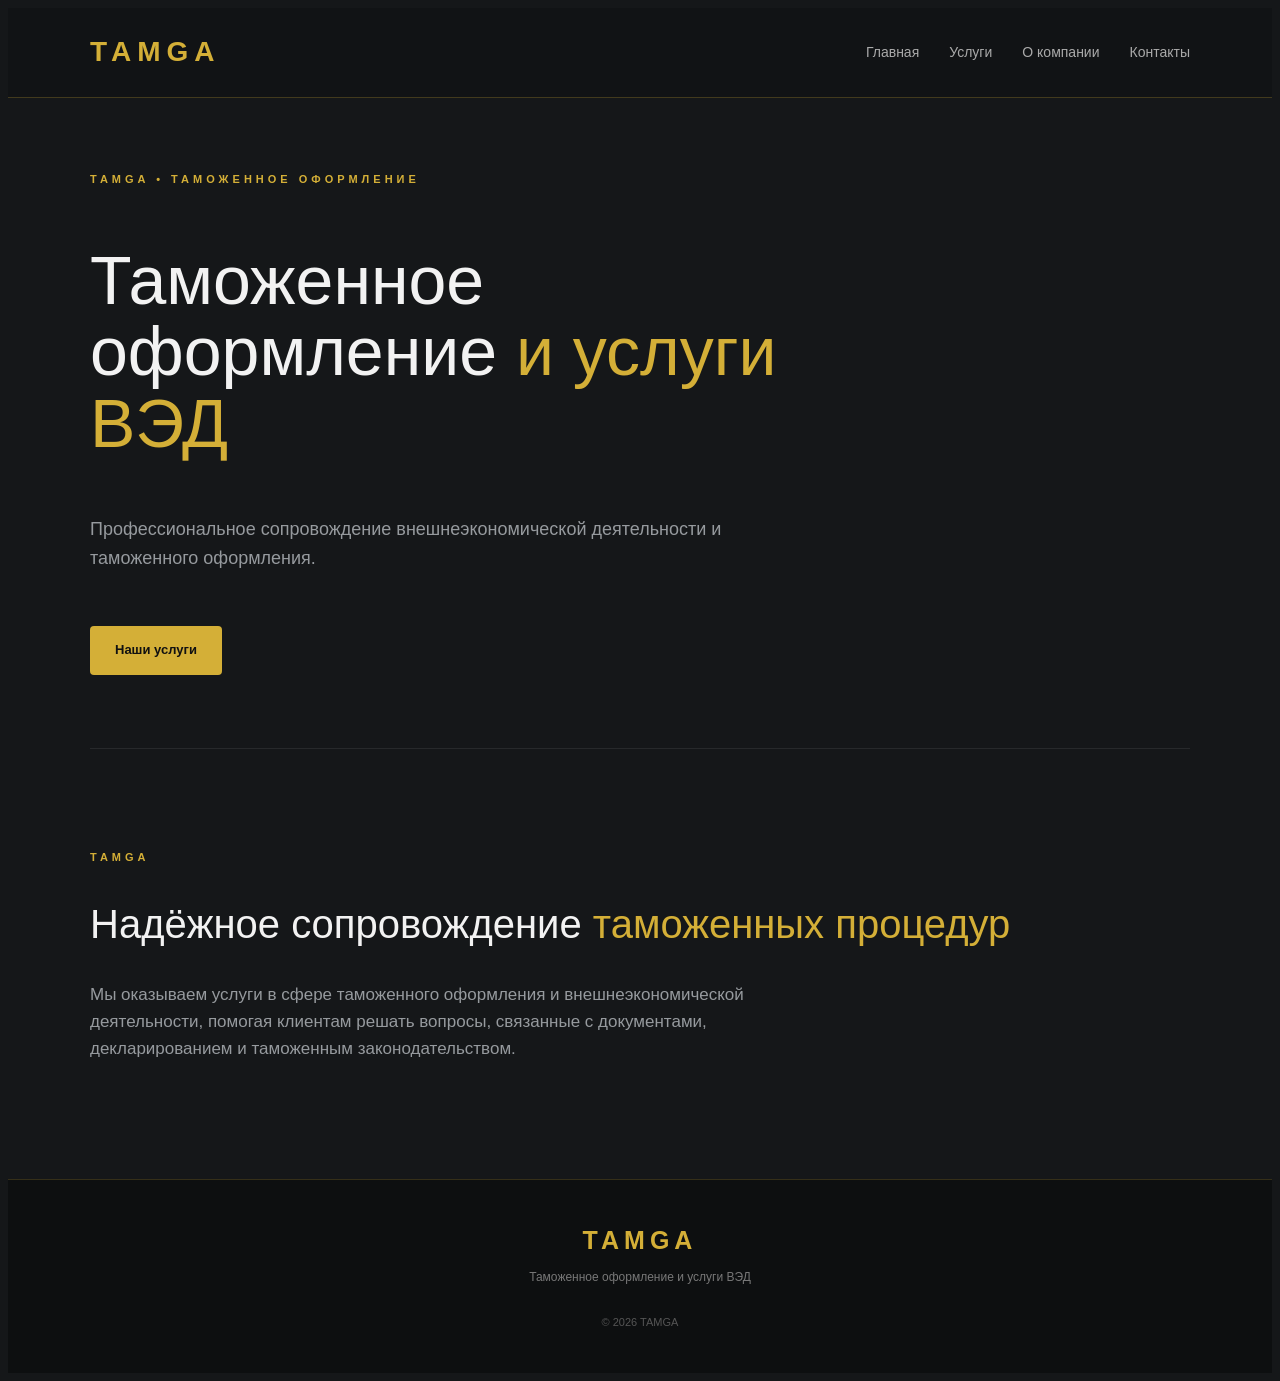
==== index.html @ bf3dd9fa "Add files via upload" ====
<!DOCTYPE html> <html lang="ru"> <head> <meta charset="UTF-8"> <meta name="viewport" content="width=device-width, initial-scale=1.0"> <title>TAMGA — Таможенное оформление</title> <link rel="stylesheet" href="style.css"> </head> <body> <header> <div class="container header-inner">
    <a href="index.html" class="logo">TAMGA</a>

    <nav>
        <a href="index.html">Главная</a>
        <a href="services.html">Услуги</a>
        <a href="about.html">О компании</a>
        <a href="contacts.html">Контакты</a>
    </nav>

</div>

</header> <main>
<section class="hero container">

    <div class="hero-content">

        <div class="label">
            TAMGA • ТАМОЖЕННОЕ ОФОРМЛЕНИЕ
        </div>

        <h1>
            Таможенное оформление
            <span>и услуги ВЭД</span>
        </h1>

        <p>
            Профессиональное сопровождение
            внешнеэкономической деятельности
            и таможенного оформления.
        </p>

        <a href="services.html" class="button">
            Наши услуги
        </a>

    </div>

</section>


<section class="intro container">

    <div class="label">
        TAMGA
    </div>

    <h2>
        Надёжное сопровождение
        <span>таможенных процедур</span>
    </h2>

    <p>
        Мы оказываем услуги в сфере таможенного оформления
        и внешнеэкономической деятельности, помогая клиентам
        решать вопросы, связанные с документами,
        декларированием и таможенным законодательством.
    </p>

</section>

</main> <footer> <div class="container"> <div class="footer-logo">TAMGA</div> <p>Таможенное оформление и услуги ВЭД</p> <small>© 2026 TAMGA</small> </div> </footer> </body> </html>
---- style.css ----
{
margin: 0;
padding: 0;
box-sizing: border-box;
}

html {
scroll-behavior: smooth;
}

body {
background: #151719;
color: #f2f2f2;
font-family: Arial, Helvetica, sans-serif;
line-height: 1.6;
}

:root {
--gold: #d4af37;
--gold-light: #f0d477;
--dark: #151719;
--card: #1d2023;
--gray: #969a9e;
--border: #303438;
}

.container {
width: 90%;
max-width: 1100px;
margin: 0 auto;
}

/* HEADER */

header {
background: #111315;
border-bottom: 1px solid rgba(212,175,55,.25);

position: sticky;
top: 0;
z-index: 100;

padding: 22px 0;


}

.header-inner {
display: flex;
align-items: center;
justify-content: space-between;
}

.logo {
color: var(--gold);
text-decoration: none;

font-size: 28px;
font-weight: bold;

letter-spacing: 6px;


}

nav {
display: flex;
gap: 30px;
}

nav a {
color: #aaa;
text-decoration: none;
font-size: 14px;

transition: .2s;


}

nav a:hover {
color: var(--gold);
}

/* HERO */

.hero {
min-height: 650px;

display: flex;
align-items: center;


}

.hero-content {
max-width: 800px;
}

.label {
color: var(--gold);

font-size: 11px;
font-weight: bold;

letter-spacing: 4px;

margin-bottom: 25px;


}

.hero h1,
.page-header h1 {
font-size: clamp(42px, 6vw, 68px);

line-height: 1.05;
font-weight: 500;


}

.hero h1 span,
.page-header h1 span {
color: var(--gold);
}

.hero p {
color: var(--gray);

font-size: 18px;

max-width: 650px;

margin-top: 30px;


}

.button {
display: inline-block;

margin-top: 35px;

padding: 14px 25px;

background: var(--gold);
color: #111;

text-decoration: none;

font-size: 13px;
font-weight: bold;

border-radius: 4px;

transition: .2s;


}

.button:hover {
background: var(--gold-light);
transform: translateY(-2px);
}

/* INTRO */

.intro {
padding: 100px 0;

border-top: 1px solid rgba(255,255,255,.08);


}

.intro h2,
.about-text h2 {
font-size: 40px;

font-weight: 500;

line-height: 1.2;


}

.intro h2 span {
color: var(--gold);
}

.intro p {
color: var(--gray);

max-width: 750px;

margin-top: 25px;

font-size: 17px;


}

/* PAGE HEADER */

.page-header {
padding: 100px 0 70px;
}

.page-header p {
color: var(--gray);

max-width: 700px;

margin-top: 25px;

font-size: 17px;


}

/* SERVICES */

.services {
padding-bottom: 110px;

display: grid;

grid-template-columns: repeat(3, 1fr);

gap: 20px;


}

.service-card {
background: var(--card);

border: 1px solid var(--border);

border-top: 3px solid var(--gold);

padding: 30px;

min-height: 300px;

transition: .25s;


}

.service-card:hover {
border-color: var(--gold);

transform: translateY(-5px);

box-shadow: 0 15px 40px rgba(0,0,0,.25);


}

.number {
color: var(--gold);

font-size: 11px;

letter-spacing: 2px;

margin-bottom: 30px;


}

.service-card h2 {
font-size: 21px;

font-weight: 500;

line-height: 1.35;

margin-bottom: 20px;


}

.service-card p {
color: var(--gray);

font-size: 14px;


}

/* ABOUT */

.about-text {
padding-bottom: 120px;

max-width: 850px;


}

.about-text h2 {
margin-bottom: 35px;
}

.about-text p {
color: var(--gray);

font-size: 17px;

margin-bottom: 22px;


}

/* CONTACTS */

.contacts {
padding-bottom: 120px;

display: grid;

grid-template-columns: repeat(3,1fr);

gap: 20px;


}

.contact-card {
background: var(--card);

border: 1px solid var(--border);

padding: 35px;

min-height: 170px;


}

.contact-card a,
.contact-card p {
color: var(--gold);

text-decoration: none;

font-size: 17px;


}

.contact-card a:hover {
color: var(--gold-light);
}

/* FOOTER */

footer {
background: #0d0f10;

border-top: 1px solid rgba(212,175,55,.2);

padding: 40px 0;

text-align: center;


}

.footer-logo {
color: var(--gold);

font-size: 25px;

font-weight: bold;

letter-spacing: 5px;


}

footer p {
color: #777;

font-size: 12px;

margin: 8px 0 20px;


}

footer small {
color: #555;

font-size: 11px;


}

/* MOBILE */

@media (max-width: 750px) {

nav {
    display: none;
}

.hero {
    min-height: 550px;
}

.hero h1,
.page-header h1 {
    font-size: 40px;
}

.intro h2,
.about-text h2 {
    font-size: 32px;
}

.services {
    grid-template-columns: 1fr;
}

.contacts {
    grid-template-columns: 1fr;
}

.page-header {
    padding-top: 70px;
}


}
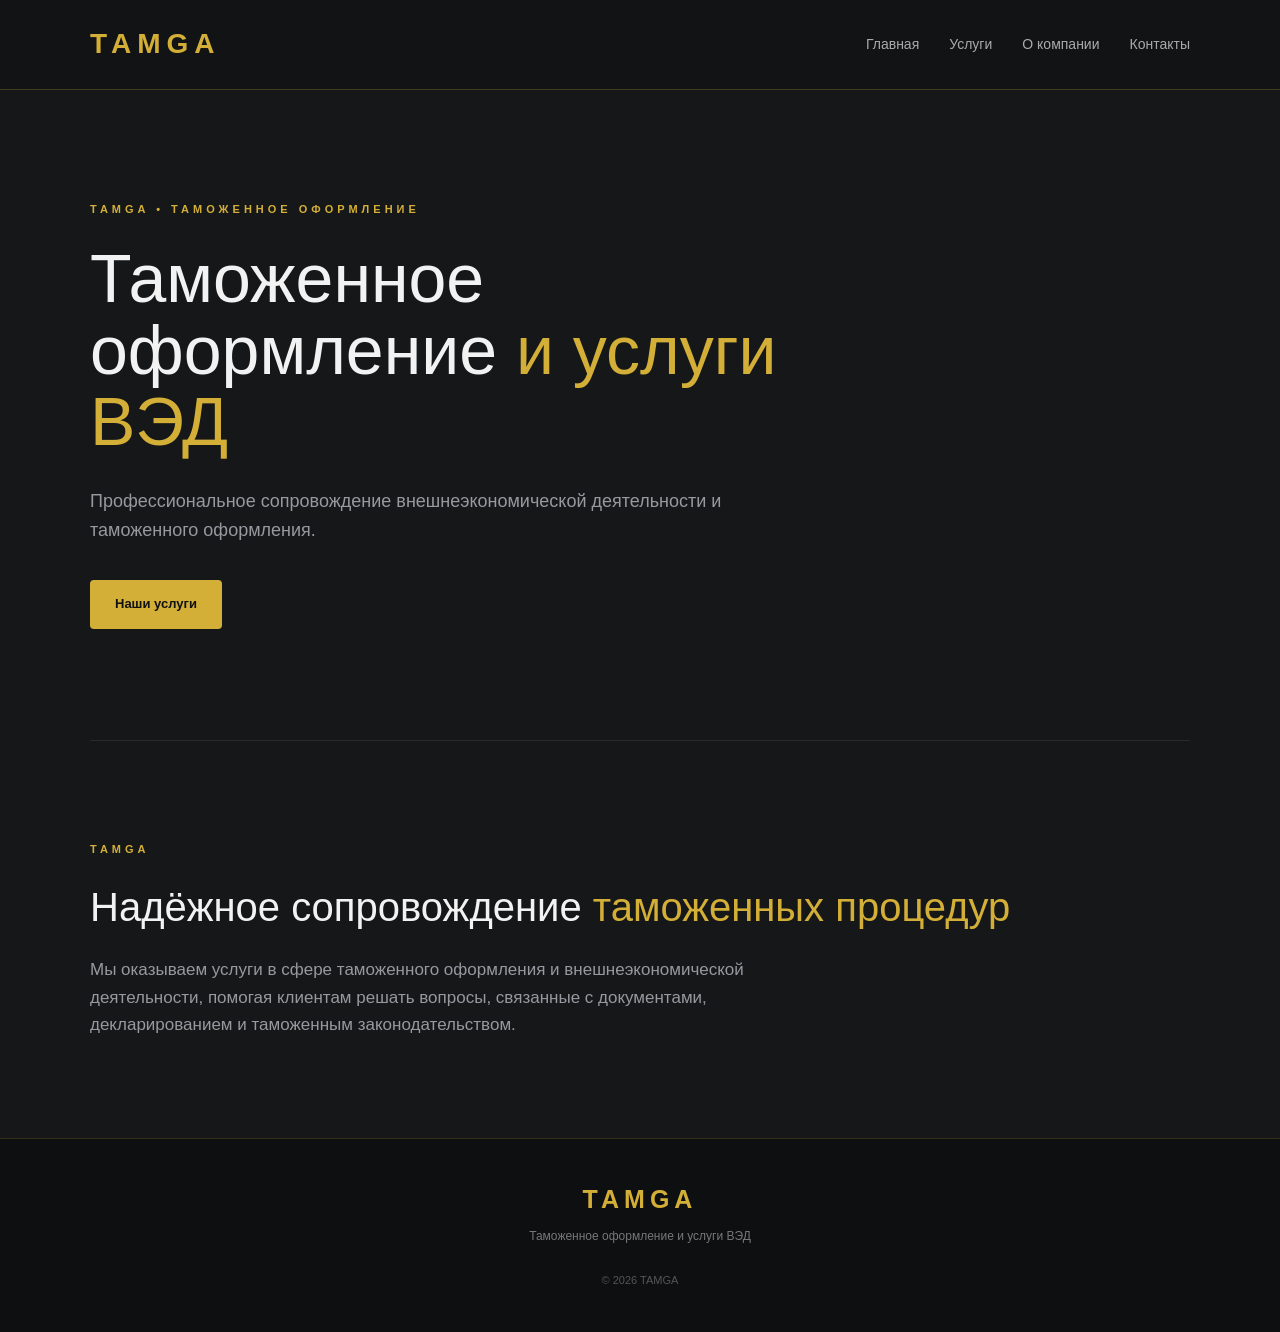
==== commit 9106d326: "Add files via upload" ====
--- a/index.html
+++ b/index.html
@@ -1,62 +1,120 @@
-<!DOCTYPE html> <html lang="ru"> <head> <meta charset="UTF-8"> <meta name="viewport" content="width=device-width, initial-scale=1.0"> <title>TAMGA — Таможенное оформление</title> <link rel="stylesheet" href="style.css"> </head> <body> <header> <div class="container header-inner">
-    <a href="index.html" class="logo">TAMGA</a>
+<!DOCTYPE html>
+<html lang="ru">
 
-    <nav>
-        <a href="index.html">Главная</a>
-        <a href="services.html">Услуги</a>
-        <a href="about.html">О компании</a>
-        <a href="contacts.html">Контакты</a>
-    </nav>
+<head>
+    <meta charset="UTF-8">
+    <meta name="viewport" content="width=device-width, initial-scale=1.0">
 
-</div>
+    <title>TAMGA — Таможенное оформление</title>
 
-</header> <main>
-<section class="hero container">
+    <link rel="stylesheet" href="style.css">
+</head>
 
-    <div class="hero-content">
+<body>
+
+<header>
+    <div class="container header-inner">
+
+        <a href="index.html" class="logo">TAMGA</a>
+
+        <!-- Мобильное меню -->
+        <button class="menu-button" id="menuButton" aria-label="Открыть меню">
+            ☰
+        </button>
+
+        <nav id="mobileNav">
+            <a href="index.html">Главная</a>
+            <a href="services.html">Услуги</a>
+            <a href="about.html">О компании</a>
+            <a href="contacts.html">Контакты</a>
+        </nav>
+
+    </div>
+</header>
+
+
+<main>
+
+    <section class="hero container">
+
+        <div class="hero-content">
+
+            <div class="label">
+                TAMGA • ТАМОЖЕННОЕ ОФОРМЛЕНИЕ
+            </div>
+
+            <h1>
+                Таможенное оформление
+                <span>и услуги ВЭД</span>
+            </h1>
+
+            <p>
+                Профессиональное сопровождение
+                внешнеэкономической деятельности
+                и таможенного оформления.
+            </p>
+
+            <a href="services.html" class="button">
+                Наши услуги
+            </a>
+
+        </div>
+
+    </section>
+
+
+    <section class="intro container">
 
         <div class="label">
-            TAMGA • ТАМОЖЕННОЕ ОФОРМЛЕНИЕ
+            TAMGA
         </div>
 
-        <h1>
-            Таможенное оформление
-            <span>и услуги ВЭД</span>
-        </h1>
+        <h2>
+            Надёжное сопровождение
+            <span>таможенных процедур</span>
+        </h2>
 
         <p>
-            Профессиональное сопровождение
-            внешнеэкономической деятельности
-            и таможенного оформления.
+            Мы оказываем услуги в сфере таможенного оформления
+            и внешнеэкономической деятельности, помогая клиентам
+            решать вопросы, связанные с документами,
+            декларированием и таможенным законодательством.
         </p>
 
-        <a href="services.html" class="button">
-            Наши услуги
-        </a>
+    </section>
+
+</main>
+
+
+<footer>
+
+    <div class="container">
+
+        <div class="footer-logo">
+            TAMGA
+        </div>
+
+        <p>
+            Таможенное оформление и услуги ВЭД
+        </p>
+
+        <small>
+            © 2026 TAMGA
+        </small>
 
     </div>
 
-</section>
+</footer>
 
 
-<section class="intro container">
+<script>
+    const menuButton = document.getElementById('menuButton');
+    const mobileNav = document.getElementById('mobileNav');
 
-    <div class="label">
-        TAMGA
-    </div>
+    menuButton.addEventListener('click', () => {
+        mobileNav.classList.toggle('active');
+    });
+</script>
 
-    <h2>
-        Надёжное сопровождение
-        <span>таможенных процедур</span>
-    </h2>
-
-    <p>
-        Мы оказываем услуги в сфере таможенного оформления
-        и внешнеэкономической деятельности, помогая клиентам
-        решать вопросы, связанные с документами,
-        декларированием и таможенным законодательством.
-    </p>
-
-</section>
-
-</main> <footer> <div class="container"> <div class="footer-logo">TAMGA</div> <p>Таможенное оформление и услуги ВЭД</p> <small>© 2026 TAMGA</small> </div> </footer> </body> </html>+</body>
+</html>
--- a/style.css
+++ b/style.css
@@ -1,438 +1,520 @@
-{
-margin: 0;
-padding: 0;
-box-sizing: border-box;
+* {
+    margin: 0;
+    padding: 0;
+    box-sizing: border-box;
 }
 
 html {
-scroll-behavior: smooth;
+    scroll-behavior: smooth;
 }
 
 body {
-background: #151719;
-color: #f2f2f2;
-font-family: Arial, Helvetica, sans-serif;
-line-height: 1.6;
+    background: #151719;
+    color: #f2f2f2;
+    font-family: Arial, Helvetica, sans-serif;
+    line-height: 1.6;
 }
 
 :root {
---gold: #d4af37;
---gold-light: #f0d477;
---dark: #151719;
---card: #1d2023;
---gray: #969a9e;
---border: #303438;
+    --gold: #d4af37;
+    --gold-light: #f0d477;
+    --dark: #151719;
+    --card: #1d2023;
+    --gray: #969a9e;
+    --border: #303438;
 }
 
 .container {
-width: 90%;
-max-width: 1100px;
-margin: 0 auto;
-}
-
-/* HEADER */
+    width: 90%;
+    max-width: 1100px;
+    margin: 0 auto;
+}
+
+
+/* =========================
+   HEADER
+========================= */
 
 header {
-background: #111315;
-border-bottom: 1px solid rgba(212,175,55,.25);
-
-position: sticky;
-top: 0;
-z-index: 100;
-
-padding: 22px 0;
-
-
+    background: #111315;
+    border-bottom: 1px solid rgba(212, 175, 55, .25);
+
+    position: sticky;
+    top: 0;
+    z-index: 100;
+
+    padding: 22px 0;
 }
 
 .header-inner {
-display: flex;
-align-items: center;
-justify-content: space-between;
+    display: flex;
+    align-items: center;
+    justify-content: space-between;
 }
 
 .logo {
-color: var(--gold);
-text-decoration: none;
-
-font-size: 28px;
-font-weight: bold;
-
-letter-spacing: 6px;
-
-
+    color: var(--gold);
+    text-decoration: none;
+
+    font-size: 28px;
+    font-weight: bold;
+
+    letter-spacing: 6px;
 }
 
 nav {
-display: flex;
-gap: 30px;
+    display: flex;
+    gap: 30px;
 }
 
 nav a {
-color: #aaa;
-text-decoration: none;
-font-size: 14px;
-
-transition: .2s;
-
-
+    color: #aaa;
+    text-decoration: none;
+    font-size: 14px;
+
+    transition: .2s;
 }
 
 nav a:hover {
-color: var(--gold);
-}
-
-/* HERO */
+    color: var(--gold);
+}
+
+
+/* =========================
+   MOBILE MENU BUTTON
+========================= */
+
+.menu-button {
+    display: none;
+
+    background: transparent;
+    border: none;
+
+    color: var(--gold);
+
+    font-size: 30px;
+    line-height: 1;
+
+    cursor: pointer;
+
+    padding: 5px;
+}
+
+.menu-button:hover {
+    color: var(--gold-light);
+}
+
+
+/* =========================
+   HERO
+========================= */
 
 .hero {
-min-height: 650px;
-
-display: flex;
-align-items: center;
-
-
+    min-height: 650px;
+
+    display: flex;
+    align-items: center;
 }
 
 .hero-content {
-max-width: 800px;
+    max-width: 800px;
 }
 
 .label {
-color: var(--gold);
-
-font-size: 11px;
-font-weight: bold;
-
-letter-spacing: 4px;
-
-margin-bottom: 25px;
-
-
+    color: var(--gold);
+
+    font-size: 11px;
+    font-weight: bold;
+
+    letter-spacing: 4px;
+
+    margin-bottom: 25px;
 }
 
 .hero h1,
 .page-header h1 {
-font-size: clamp(42px, 6vw, 68px);
-
-line-height: 1.05;
-font-weight: 500;
-
-
+    font-size: clamp(42px, 6vw, 68px);
+
+    line-height: 1.05;
+    font-weight: 500;
 }
 
 .hero h1 span,
 .page-header h1 span {
-color: var(--gold);
+    color: var(--gold);
 }
 
 .hero p {
-color: var(--gray);
-
-font-size: 18px;
-
-max-width: 650px;
-
-margin-top: 30px;
-
-
+    color: var(--gray);
+
+    font-size: 18px;
+
+    max-width: 650px;
+
+    margin-top: 30px;
 }
 
 .button {
-display: inline-block;
-
-margin-top: 35px;
-
-padding: 14px 25px;
-
-background: var(--gold);
-color: #111;
-
-text-decoration: none;
-
-font-size: 13px;
-font-weight: bold;
-
-border-radius: 4px;
-
-transition: .2s;
-
-
+    display: inline-block;
+
+    margin-top: 35px;
+
+    padding: 14px 25px;
+
+    background: var(--gold);
+    color: #111;
+
+    text-decoration: none;
+
+    font-size: 13px;
+    font-weight: bold;
+
+    border-radius: 4px;
+
+    transition: .2s;
 }
 
 .button:hover {
-background: var(--gold-light);
-transform: translateY(-2px);
-}
-
-/* INTRO */
+    background: var(--gold-light);
+    transform: translateY(-2px);
+}
+
+
+/* =========================
+   INTRO
+========================= */
 
 .intro {
-padding: 100px 0;
-
-border-top: 1px solid rgba(255,255,255,.08);
-
-
+    padding: 100px 0;
+
+    border-top: 1px solid rgba(255, 255, 255, .08);
 }
 
 .intro h2,
 .about-text h2 {
-font-size: 40px;
-
-font-weight: 500;
-
-line-height: 1.2;
-
-
+    font-size: 40px;
+
+    font-weight: 500;
+
+    line-height: 1.2;
 }
 
 .intro h2 span {
-color: var(--gold);
+    color: var(--gold);
 }
 
 .intro p {
-color: var(--gray);
-
-max-width: 750px;
-
-margin-top: 25px;
-
-font-size: 17px;
-
-
-}
-
-/* PAGE HEADER */
+    color: var(--gray);
+
+    max-width: 750px;
+
+    margin-top: 25px;
+
+    font-size: 17px;
+}
+
+
+/* =========================
+   PAGE HEADER
+========================= */
 
 .page-header {
-padding: 100px 0 70px;
+    padding: 100px 0 70px;
 }
 
 .page-header p {
-color: var(--gray);
-
-max-width: 700px;
-
-margin-top: 25px;
-
-font-size: 17px;
-
-
-}
-
-/* SERVICES */
+    color: var(--gray);
+
+    max-width: 700px;
+
+    margin-top: 25px;
+
+    font-size: 17px;
+}
+
+
+/* =========================
+   SERVICES
+========================= */
 
 .services {
-padding-bottom: 110px;
-
-display: grid;
-
-grid-template-columns: repeat(3, 1fr);
-
-gap: 20px;
-
-
+    padding-bottom: 110px;
+
+    display: grid;
+
+    grid-template-columns: repeat(3, 1fr);
+
+    gap: 20px;
 }
 
 .service-card {
-background: var(--card);
-
-border: 1px solid var(--border);
-
-border-top: 3px solid var(--gold);
-
-padding: 30px;
-
-min-height: 300px;
-
-transition: .25s;
-
-
+    background: var(--card);
+
+    border: 1px solid var(--border);
+
+    border-top: 3px solid var(--gold);
+
+    padding: 30px;
+
+    min-height: 300px;
+
+    transition: .25s;
 }
 
 .service-card:hover {
-border-color: var(--gold);
-
-transform: translateY(-5px);
-
-box-shadow: 0 15px 40px rgba(0,0,0,.25);
-
-
+    border-color: var(--gold);
+
+    transform: translateY(-5px);
+
+    box-shadow: 0 15px 40px rgba(0, 0, 0, .25);
 }
 
 .number {
-color: var(--gold);
-
-font-size: 11px;
-
-letter-spacing: 2px;
-
-margin-bottom: 30px;
-
-
+    color: var(--gold);
+
+    font-size: 11px;
+
+    letter-spacing: 2px;
+
+    margin-bottom: 30px;
 }
 
 .service-card h2 {
-font-size: 21px;
-
-font-weight: 500;
-
-line-height: 1.35;
-
-margin-bottom: 20px;
-
-
+    font-size: 21px;
+
+    font-weight: 500;
+
+    line-height: 1.35;
+
+    margin-bottom: 20px;
 }
 
 .service-card p {
-color: var(--gray);
-
-font-size: 14px;
-
-
-}
-
-/* ABOUT */
+    color: var(--gray);
+
+    font-size: 14px;
+}
+
+
+/* =========================
+   ABOUT
+========================= */
 
 .about-text {
-padding-bottom: 120px;
-
-max-width: 850px;
-
-
+    padding-bottom: 120px;
+
+    max-width: 850px;
 }
 
 .about-text h2 {
-margin-bottom: 35px;
+    margin-bottom: 35px;
 }
 
 .about-text p {
-color: var(--gray);
-
-font-size: 17px;
-
-margin-bottom: 22px;
-
-
-}
-
-/* CONTACTS */
+    color: var(--gray);
+
+    font-size: 17px;
+
+    margin-bottom: 22px;
+}
+
+
+/* =========================
+   CONTACTS
+========================= */
 
 .contacts {
-padding-bottom: 120px;
-
-display: grid;
-
-grid-template-columns: repeat(3,1fr);
-
-gap: 20px;
-
-
+    padding-bottom: 120px;
+
+    display: grid;
+
+    grid-template-columns: repeat(3, 1fr);
+
+    gap: 20px;
 }
 
 .contact-card {
-background: var(--card);
-
-border: 1px solid var(--border);
-
-padding: 35px;
-
-min-height: 170px;
-
-
+    background: var(--card);
+
+    border: 1px solid var(--border);
+
+    padding: 35px;
+
+    min-height: 170px;
 }
 
 .contact-card a,
 .contact-card p {
-color: var(--gold);
-
-text-decoration: none;
-
-font-size: 17px;
-
-
+    color: var(--gold);
+
+    text-decoration: none;
+
+    font-size: 17px;
 }
 
 .contact-card a:hover {
-color: var(--gold-light);
-}
-
-/* FOOTER */
+    color: var(--gold-light);
+}
+
+
+/* =========================
+   FOOTER
+========================= */
 
 footer {
-background: #0d0f10;
-
-border-top: 1px solid rgba(212,175,55,.2);
-
-padding: 40px 0;
-
-text-align: center;
-
-
+    background: #0d0f10;
+
+    border-top: 1px solid rgba(212, 175, 55, .2);
+
+    padding: 40px 0;
+
+    text-align: center;
 }
 
 .footer-logo {
-color: var(--gold);
-
-font-size: 25px;
-
-font-weight: bold;
-
-letter-spacing: 5px;
-
-
+    color: var(--gold);
+
+    font-size: 25px;
+
+    font-weight: bold;
+
+    letter-spacing: 5px;
 }
 
 footer p {
-color: #777;
-
-font-size: 12px;
-
-margin: 8px 0 20px;
-
-
+    color: #777;
+
+    font-size: 12px;
+
+    margin: 8px 0 20px;
 }
 
 footer small {
-color: #555;
-
-font-size: 11px;
-
-
-}
-
-/* MOBILE */
+    color: #555;
+
+    font-size: 11px;
+}
+
+
+/* =========================
+   MOBILE
+========================= */
 
 @media (max-width: 750px) {
 
-nav {
-    display: none;
-}
-
-.hero {
-    min-height: 550px;
-}
-
-.hero h1,
-.page-header h1 {
-    font-size: 40px;
-}
-
-.intro h2,
-.about-text h2 {
-    font-size: 32px;
-}
-
-.services {
-    grid-template-columns: 1fr;
-}
-
-.contacts {
-    grid-template-columns: 1fr;
-}
-
-.page-header {
-    padding-top: 70px;
-}
-
-
-}+    header {
+        padding: 18px 0;
+    }
+
+    .logo {
+        font-size: 24px;
+        letter-spacing: 5px;
+    }
+
+    /* Показываем кнопку */
+
+    .menu-button {
+        display: block;
+    }
+
+    /* Прячем обычное меню */
+
+    nav {
+        display: none;
+
+        position: absolute;
+
+        top: 100%;
+        left: 0;
+        right: 0;
+
+        background: #111315;
+
+        border-top: 1px solid rgba(212, 175, 55, .25);
+        border-bottom: 1px solid rgba(212, 175, 55, .25);
+
+        flex-direction: column;
+
+        gap: 0;
+
+        padding: 10px 0;
+    }
+
+    /* Открытое меню */
+
+    nav.active {
+        display: flex;
+    }
+
+    nav a {
+        display: block;
+
+        padding: 14px 5%;
+
+        font-size: 15px;
+    }
+
+    nav a:hover {
+        background: rgba(212, 175, 55, .08);
+    }
+
+
+    /* HERO */
+
+    .hero {
+        min-height: 550px;
+    }
+
+    .hero h1,
+    .page-header h1 {
+        font-size: 40px;
+    }
+
+    .hero p {
+        font-size: 16px;
+    }
+
+
+    /* INTRO */
+
+    .intro h2,
+    .about-text h2 {
+        font-size: 32px;
+    }
+
+
+    /* SERVICES */
+
+    .services {
+        grid-template-columns: 1fr;
+    }
+
+
+    /* CONTACTS */
+
+    .contacts {
+        grid-template-columns: 1fr;
+    }
+
+
+    /* PAGE HEADER */
+
+    .page-header {
+        padding-top: 70px;
+    }
+
+    .page-header p {
+        font-size: 16px;
+    }
+
+
+    /* ABOUT */
+
+    .about-text {
+        padding-bottom: 80px;
+    }
+
+    .about-text p {
+        font-size: 16px;
+    }
+}
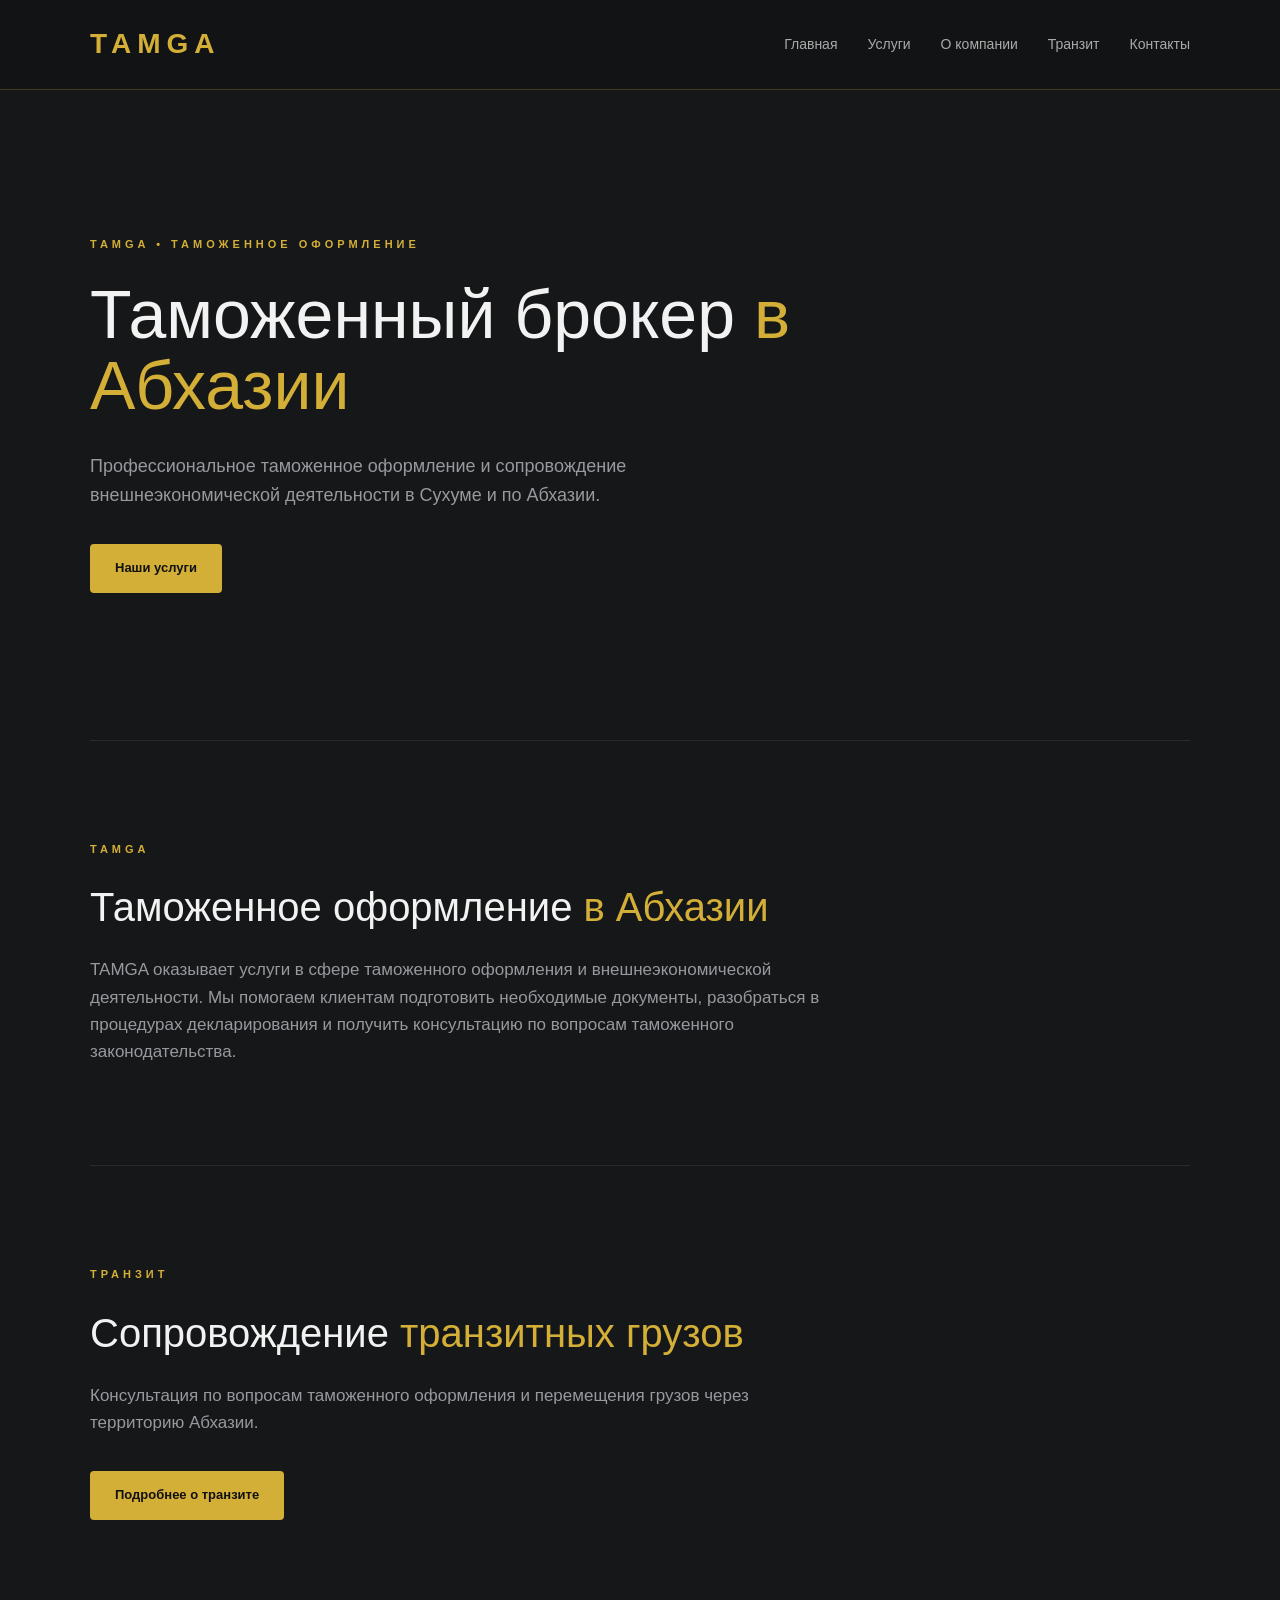
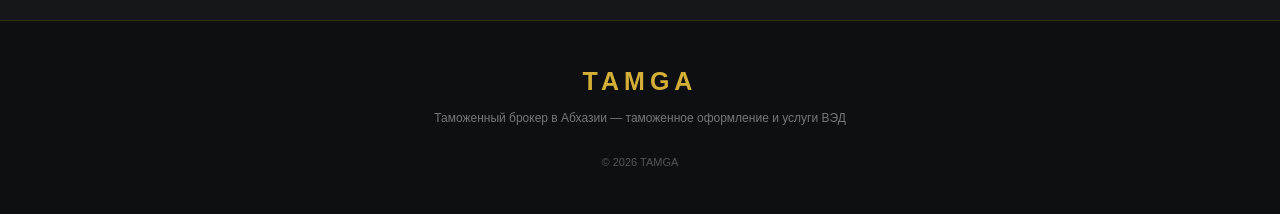
==== commit f95ed17c: "Add files via upload" ====
--- a/index.html
+++ b/index.html
@@ -5,7 +5,9 @@
     <meta charset="UTF-8">
     <meta name="viewport" content="width=device-width, initial-scale=1.0">
 
-    <title>TAMGA — Таможенное оформление</title>
+    <title>TAMGA — таможенный брокер в Абхазии | Таможенное оформление</title>
+
+    <meta name="description" content="TAMGA — таможенный брокер в Абхазии. Таможенное оформление товаров, подготовка документов и сопровождение внешнеэкономической деятельности в Сухуме и по Абхазии.">
 
     <link rel="stylesheet" href="style.css">
 </head>
@@ -17,7 +19,6 @@
 
         <a href="index.html" class="logo">TAMGA</a>
 
-        <!-- Мобильное меню -->
         <button class="menu-button" id="menuButton" aria-label="Открыть меню">
             ☰
         </button>
@@ -26,6 +27,7 @@
             <a href="index.html">Главная</a>
             <a href="services.html">Услуги</a>
             <a href="about.html">О компании</a>
+            <a href="transit.html">Транзит</a>
             <a href="contacts.html">Контакты</a>
         </nav>
 
@@ -35,53 +37,78 @@
 
 <main>
 
-    <section class="hero container">
+<section class="hero container">
 
-        <div class="hero-content">
+    <div class="hero-content">
 
-            <div class="label">
-                TAMGA • ТАМОЖЕННОЕ ОФОРМЛЕНИЕ
-            </div>
-
-            <h1>
-                Таможенное оформление
-                <span>и услуги ВЭД</span>
-            </h1>
-
-            <p>
-                Профессиональное сопровождение
-                внешнеэкономической деятельности
-                и таможенного оформления.
-            </p>
-
-            <a href="services.html" class="button">
-                Наши услуги
-            </a>
-
+        <div class="label">
+            TAMGA • ТАМОЖЕННОЕ ОФОРМЛЕНИЕ
         </div>
 
-    </section>
+        <h1>
+            Таможенный брокер
+            <span>в Абхазии</span>
+        </h1>
+
+        <p>
+            Профессиональное таможенное оформление
+            и сопровождение внешнеэкономической
+            деятельности в Сухуме и по Абхазии.
+        </p>
+
+        <a href="services.html" class="button">
+            Наши услуги
+        </a>
+
+    </div>
+
+</section>
 
 
-    <section class="intro container">
+<section class="intro container">
 
-        <div class="label">
-            TAMGA
-        </div>
+    <div class="label">
+        TAMGA
+    </div>
 
-        <h2>
-            Надёжное сопровождение
-            <span>таможенных процедур</span>
-        </h2>
+    <h2>
+        Таможенное оформление
+        <span>в Абхазии</span>
+    </h2>
 
-        <p>
-            Мы оказываем услуги в сфере таможенного оформления
-            и внешнеэкономической деятельности, помогая клиентам
-            решать вопросы, связанные с документами,
-            декларированием и таможенным законодательством.
-        </p>
+    <p>
+        TAMGA оказывает услуги в сфере таможенного
+        оформления и внешнеэкономической деятельности.
+        Мы помогаем клиентам подготовить необходимые
+        документы, разобраться в процедурах декларирования
+        и получить консультацию по вопросам таможенного
+        законодательства.
+    </p>
 
-    </section>
+</section>
+
+
+<section class="intro container">
+
+    <div class="label">
+        ТРАНЗИТ
+    </div>
+
+    <h2>
+        Сопровождение
+        <span>транзитных грузов</span>
+    </h2>
+
+    <p>
+        Консультация по вопросам таможенного оформления
+        и перемещения грузов через территорию Абхазии.
+    </p>
+
+    <a href="transit.html" class="button">
+        Подробнее о транзите
+    </a>
+
+</section>
 
 </main>
 
@@ -95,7 +122,8 @@
         </div>
 
         <p>
-            Таможенное оформление и услуги ВЭД
+            Таможенный брокер в Абхазии —
+            таможенное оформление и услуги ВЭД
         </p>
 
         <small>
@@ -107,14 +135,7 @@
 </footer>
 
 
-<script>
-    const menuButton = document.getElementById('menuButton');
-    const mobileNav = document.getElementById('mobileNav');
-
-    menuButton.addEventListener('click', () => {
-        mobileNav.classList.toggle('active');
-    });
-</script>
+<script src="script.js"></script>
 
 </body>
 </html>
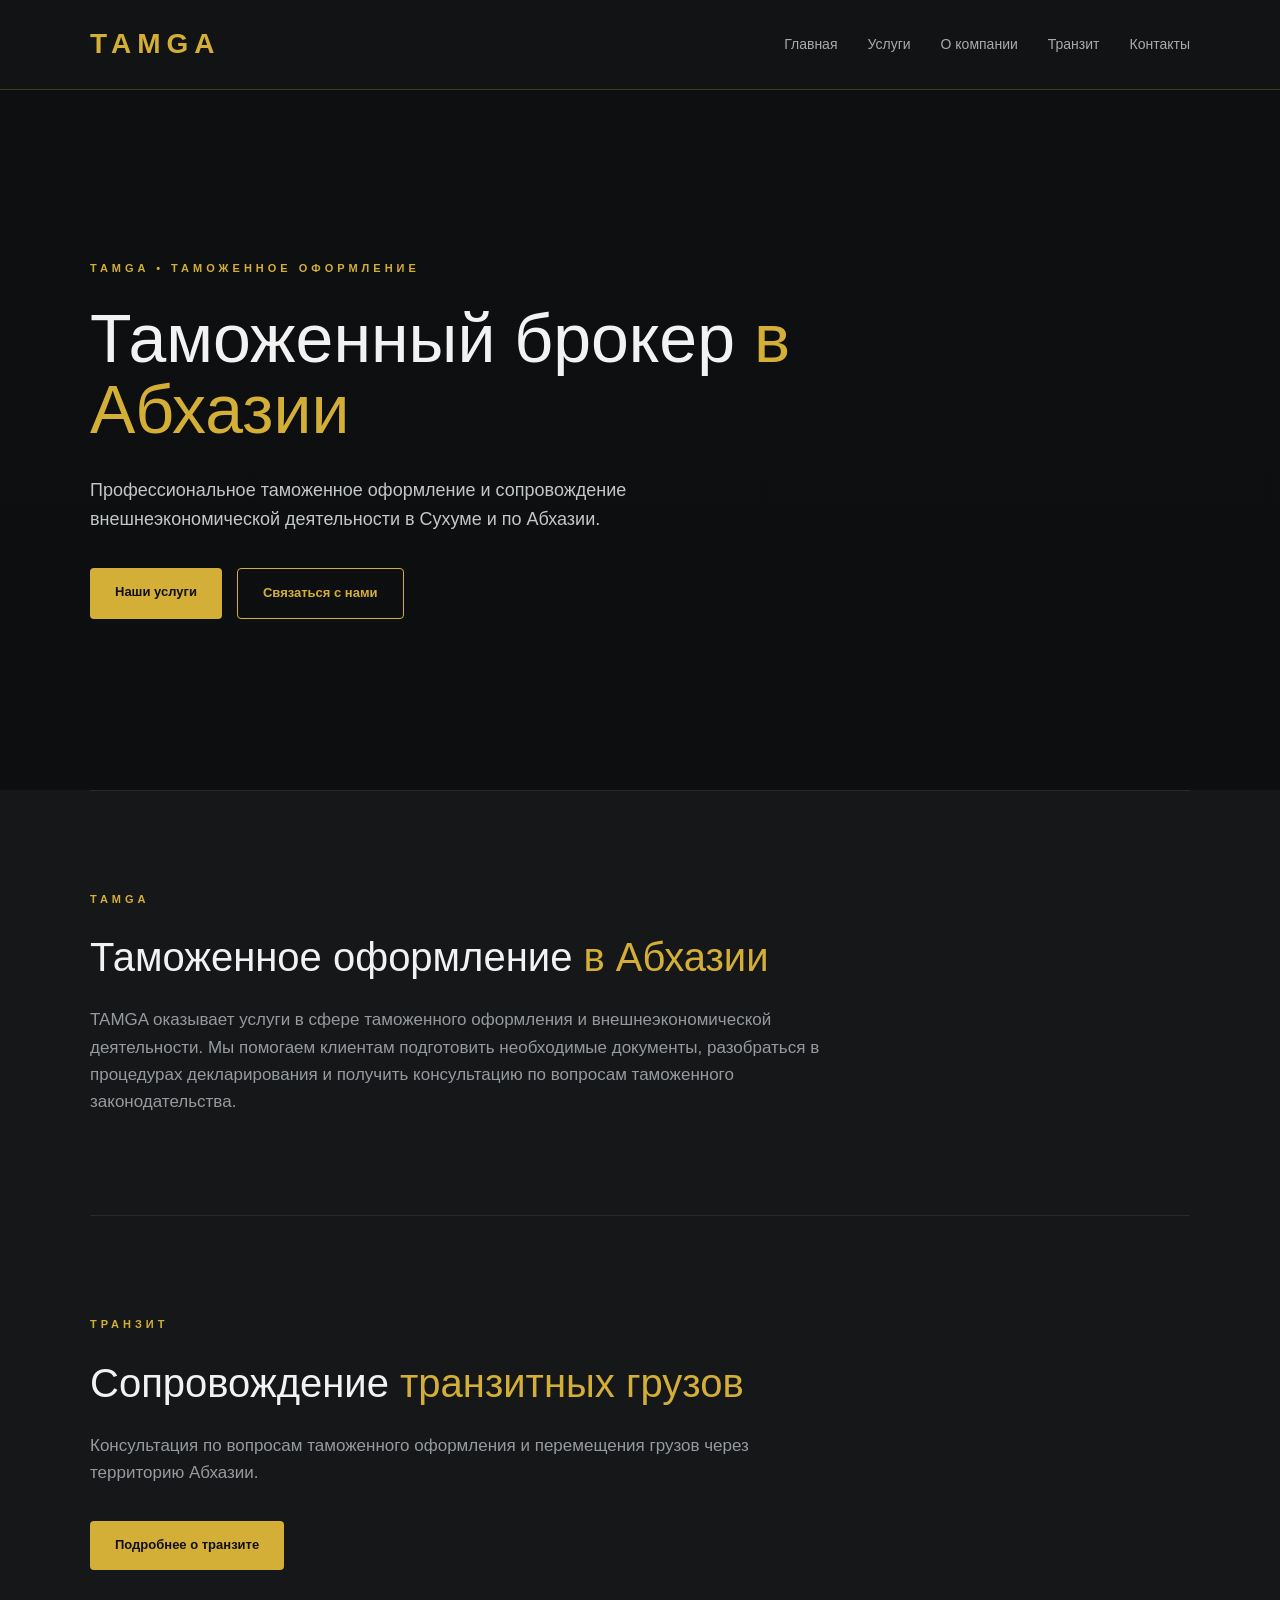
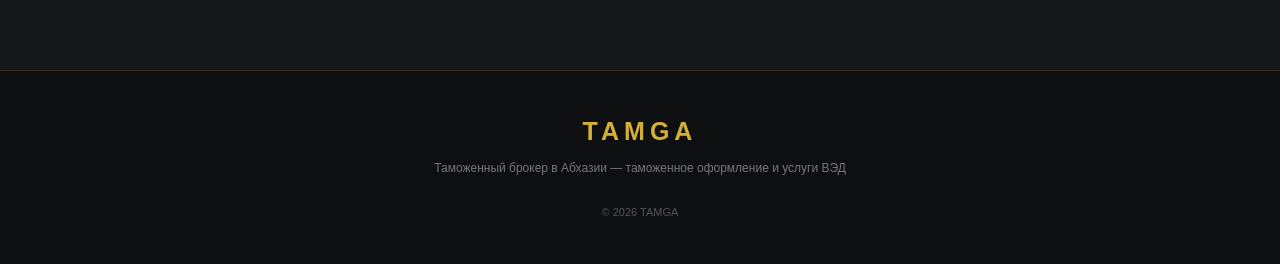
==== commit e2d3819f: "Add files via upload" ====
--- a/index.html
+++ b/index.html
@@ -37,28 +37,40 @@
 
 <main>
 
-<section class="hero container">
+<section class="hero">
 
-    <div class="hero-content">
+    <div class="container hero-inner">
 
-        <div class="label">
-            TAMGA • ТАМОЖЕННОЕ ОФОРМЛЕНИЕ
+        <div class="hero-content">
+
+            <div class="label">
+                TAMGA • ТАМОЖЕННОЕ ОФОРМЛЕНИЕ
+            </div>
+
+            <h1>
+                Таможенный брокер
+                <span>в Абхазии</span>
+            </h1>
+
+            <p>
+                Профессиональное таможенное оформление
+                и сопровождение внешнеэкономической
+                деятельности в Сухуме и по Абхазии.
+            </p>
+
+            <div class="hero-buttons">
+
+                <a href="services.html" class="button">
+                    Наши услуги
+                </a>
+
+                <a href="contacts.html" class="button button-outline">
+                    Связаться с нами
+                </a>
+
+            </div>
+
         </div>
-
-        <h1>
-            Таможенный брокер
-            <span>в Абхазии</span>
-        </h1>
-
-        <p>
-            Профессиональное таможенное оформление
-            и сопровождение внешнеэкономической
-            деятельности в Сухуме и по Абхазии.
-        </p>
-
-        <a href="services.html" class="button">
-            Наши услуги
-        </a>
 
     </div>
 
--- a/style.css
+++ b/style.css
@@ -50,6 +50,8 @@
     display: flex;
     align-items: center;
     justify-content: space-between;
+
+    position: relative;
 }
 
 .logo {
@@ -61,6 +63,11 @@
 
     letter-spacing: 6px;
 }
+
+
+/* =========================
+   MENU
+========================= */
 
 nav {
     display: flex;
@@ -79,11 +86,6 @@
     color: var(--gold);
 }
 
-
-/* =========================
-   MOBILE MENU BUTTON
-========================= */
-
 .menu-button {
     display: none;
 
@@ -100,24 +102,39 @@
     padding: 5px;
 }
 
-.menu-button:hover {
-    color: var(--gold-light);
-}
-
 
 /* =========================
    HERO
 ========================= */
 
 .hero {
-    min-height: 650px;
+    min-height: 700px;
+
+    position: relative;
 
     display: flex;
     align-items: center;
+
+    background-image:
+        linear-gradient(
+            rgba(10, 12, 13, 0.72),
+            rgba(10, 12, 13, 0.78)
+        ),
+        url("images/hero.jpg");
+
+    background-size: cover;
+    background-position: center;
+    background-repeat: no-repeat;
+}
+
+.hero-inner {
+    display: flex;
+    align-items: center;
 }
 
 .hero-content {
     max-width: 800px;
+    padding: 80px 0;
 }
 
 .label {
@@ -145,7 +162,7 @@
 }
 
 .hero p {
-    color: var(--gray);
+    color: #c4c7c9;
 
     font-size: 18px;
 
@@ -153,6 +170,17 @@
 
     margin-top: 30px;
 }
+
+.hero-buttons {
+    display: flex;
+    flex-wrap: wrap;
+    gap: 15px;
+}
+
+
+/* =========================
+   BUTTONS
+========================= */
 
 .button {
     display: inline-block;
@@ -179,6 +207,18 @@
     transform: translateY(-2px);
 }
 
+.button-outline {
+    background: transparent;
+    color: var(--gold);
+
+    border: 1px solid var(--gold);
+}
+
+.button-outline:hover {
+    background: var(--gold);
+    color: #111;
+}
+
 
 /* =========================
    INTRO
@@ -411,36 +451,33 @@
         letter-spacing: 5px;
     }
 
-    /* Показываем кнопку */
-
     .menu-button {
         display: block;
     }
 
-    /* Прячем обычное меню */
-
     nav {
         display: none;
 
         position: absolute;
 
-        top: 100%;
+        top: calc(100% + 18px);
+
         left: 0;
-        right: 0;
+
+        width: 100%;
 
         background: #111315;
 
-        border-top: 1px solid rgba(212, 175, 55, .25);
-        border-bottom: 1px solid rgba(212, 175, 55, .25);
+        border: 1px solid rgba(212, 175, 55, .25);
+
+        padding: 15px 20px;
 
         flex-direction: column;
 
         gap: 0;
 
-        padding: 10px 0;
-    }
-
-    /* Открытое меню */
+        box-shadow: 0 15px 35px rgba(0, 0, 0, .5);
+    }
 
     nav.active {
         display: flex;
@@ -449,20 +486,28 @@
     nav a {
         display: block;
 
-        padding: 14px 5%;
+        padding: 14px 5px;
+
+        border-bottom: 1px solid rgba(255, 255, 255, .08);
 
         font-size: 15px;
     }
 
-    nav a:hover {
-        background: rgba(212, 175, 55, .08);
-    }
-
-
-    /* HERO */
+    nav a:last-child {
+        border-bottom: none;
+    }
+
+
+    /* HERO MOBILE */
 
     .hero {
-        min-height: 550px;
+        min-height: 650px;
+
+        background-position: center center;
+    }
+
+    .hero-content {
+        padding: 60px 0;
     }
 
     .hero h1,
@@ -474,47 +519,28 @@
         font-size: 16px;
     }
 
-
-    /* INTRO */
+    .hero-buttons {
+        flex-direction: column;
+        align-items: flex-start;
+    }
+
+
+    /* OTHER MOBILE */
 
     .intro h2,
     .about-text h2 {
         font-size: 32px;
     }
 
-
-    /* SERVICES */
-
     .services {
         grid-template-columns: 1fr;
     }
 
-
-    /* CONTACTS */
-
     .contacts {
         grid-template-columns: 1fr;
     }
 
-
-    /* PAGE HEADER */
-
     .page-header {
         padding-top: 70px;
     }
-
-    .page-header p {
-        font-size: 16px;
-    }
-
-
-    /* ABOUT */
-
-    .about-text {
-        padding-bottom: 80px;
-    }
-
-    .about-text p {
-        font-size: 16px;
-    }
-}
+}
